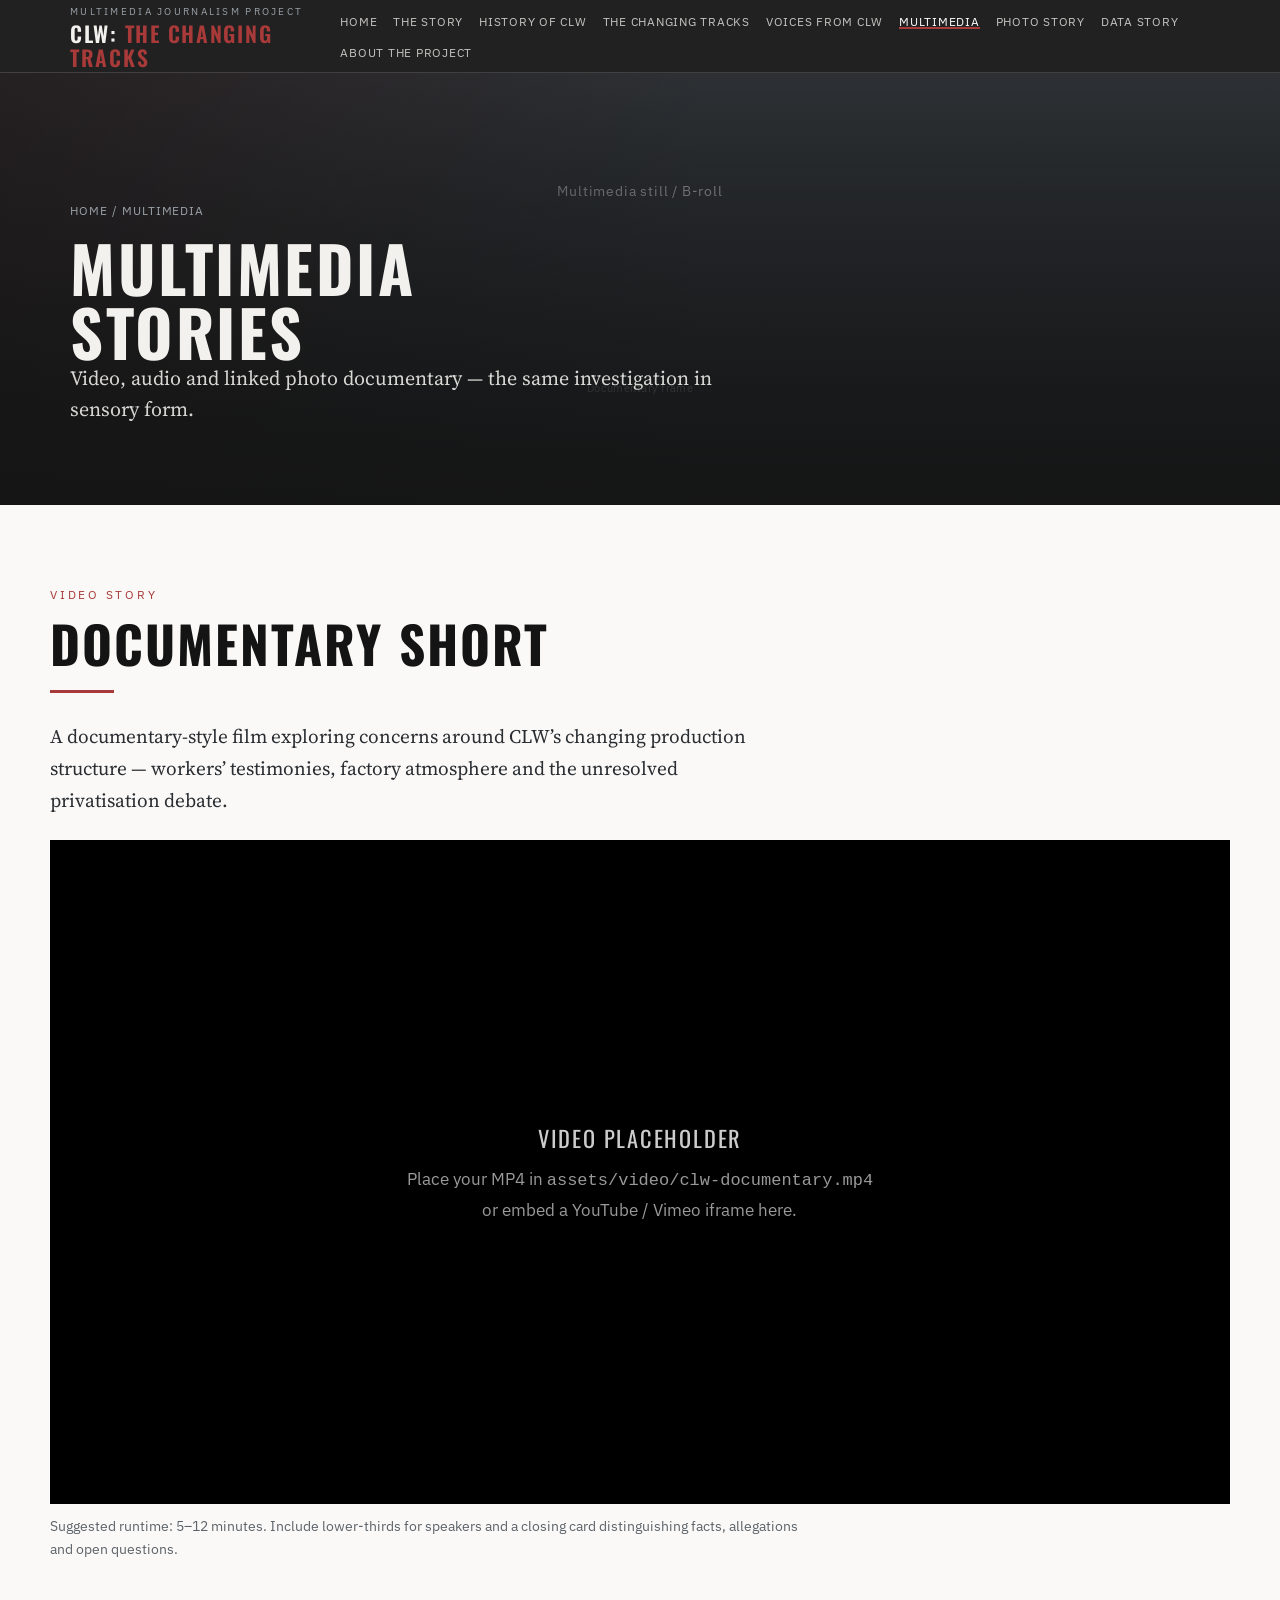
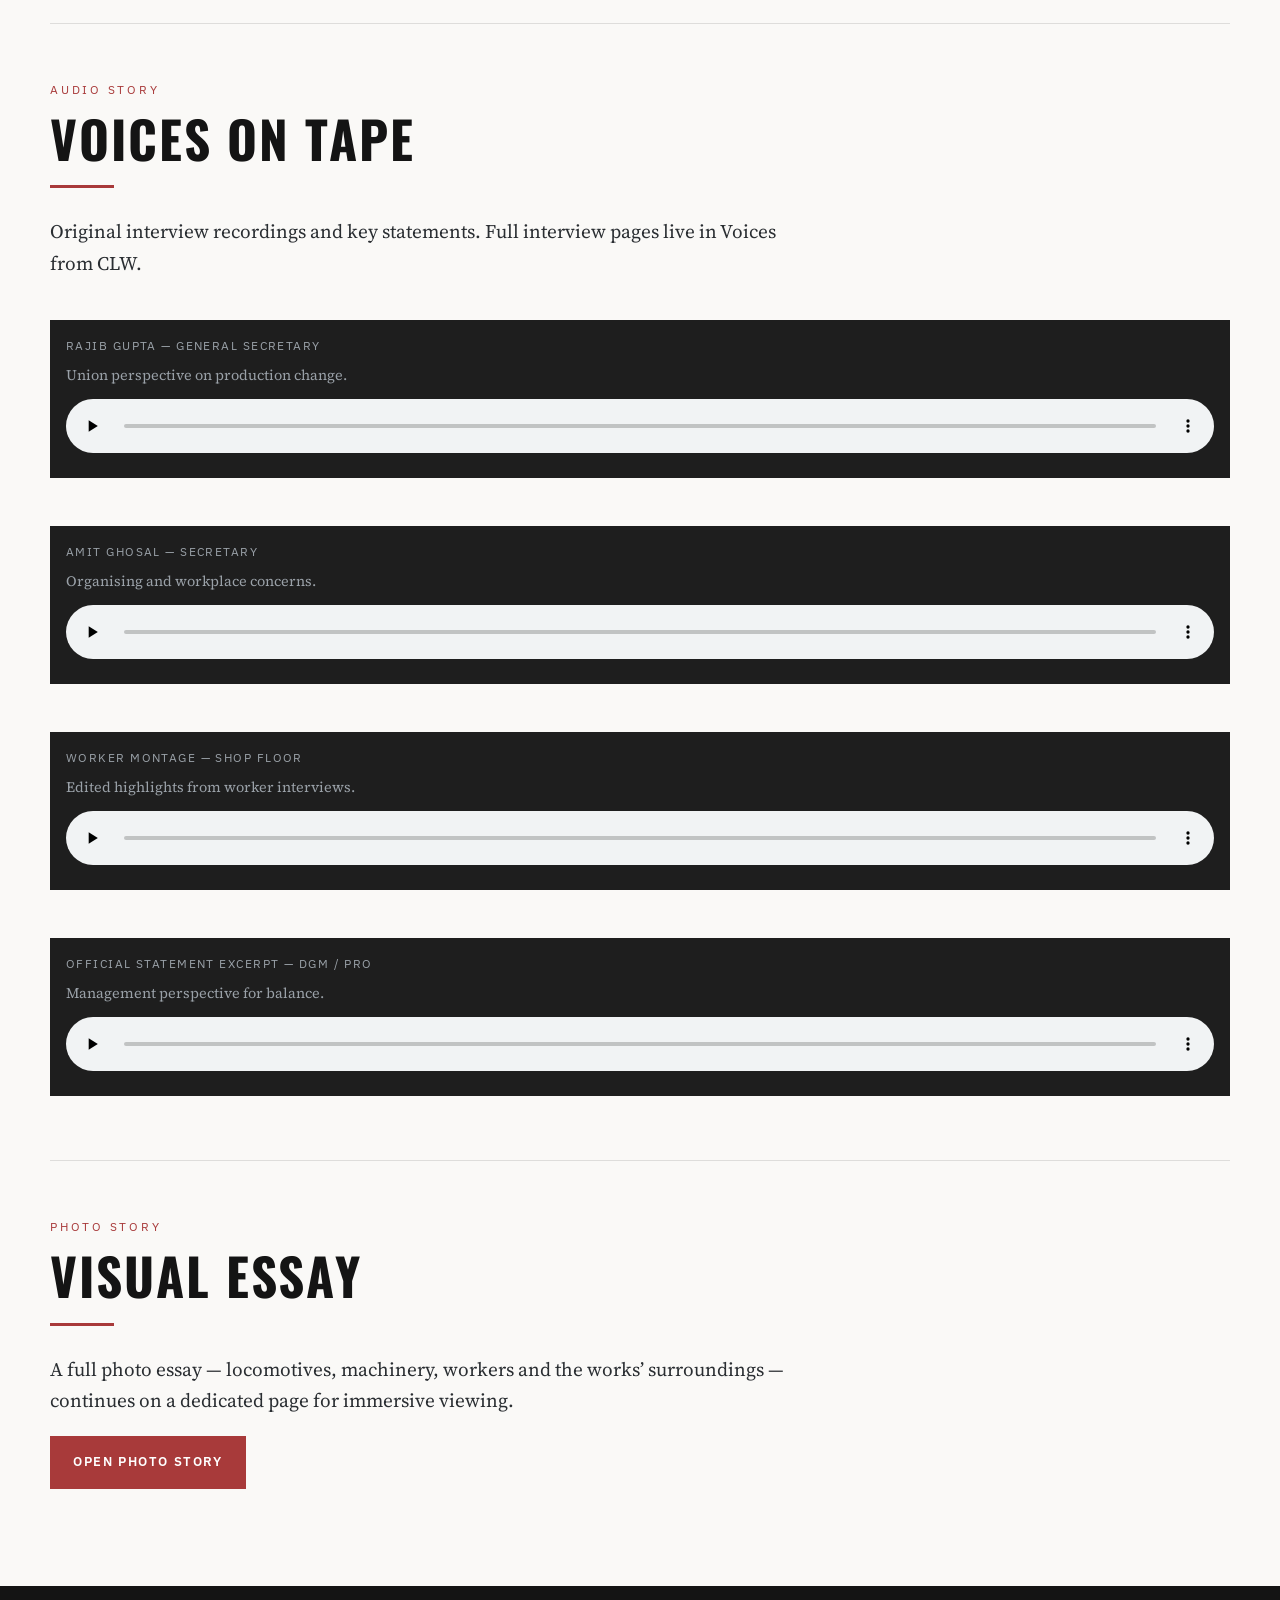
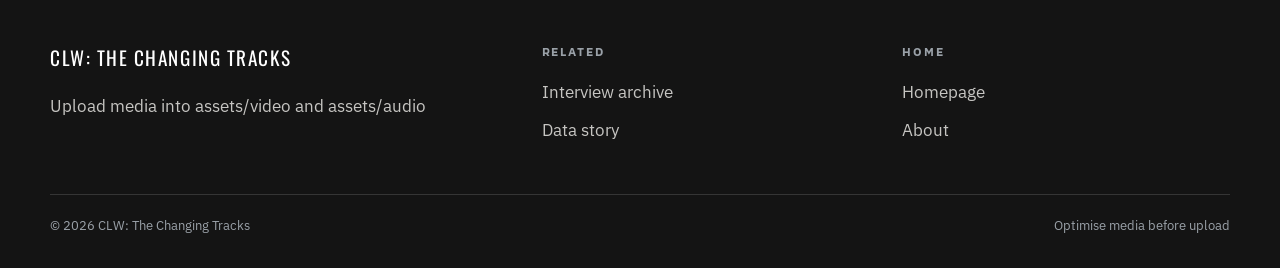
==== multimedia.html @ 457da990 "Publish CLW: The Changing Tracks static multimedia journalism site. EOF" ====
<!DOCTYPE html>
<html lang="en">
<head>
  <meta charset="UTF-8" />
  <meta name="viewport" content="width=device-width, initial-scale=1" />
  <title>Multimedia | CLW: The Changing Tracks</title>
  <meta name="description" content="Video documentary, audio interviews and multimedia storytelling on Chittaranjan Locomotive Works." />
  <link rel="preconnect" href="https://fonts.googleapis.com" />
  <link rel="preconnect" href="https://fonts.gstatic.com" crossorigin />
  <link href="https://fonts.googleapis.com/css2?family=IBM+Plex+Sans:wght@400;500;600&family=Oswald:wght@500;600&family=Source+Serif+4:ital,opsz,wght@0,8..60,400;0,8..60,600;1,8..60,400&display=swap" rel="stylesheet" />
  <link rel="stylesheet" href="assets/css/style.css" />
</head>
<body>
  <a class="skip-link" href="#main">Skip to content</a>
  <header class="site-header">
    <div class="header-inner">
      <a class="brand" href="index.html">
        <span class="brand-kicker">Multimedia Journalism Project</span>
        <span class="brand-title">CLW: <span>The Changing Tracks</span></span>
      </a>
      <button class="nav-toggle" type="button" aria-label="Open menu" aria-expanded="false" aria-controls="site-nav"><span></span><span></span><span></span></button>
      <nav class="site-nav" id="site-nav" aria-label="Primary">
        <ul>
          <li><a href="index.html">Home</a></li>
          <li><a href="the-story.html">The Story</a></li>
          <li><a href="history.html">History of CLW</a></li>
          <li><a href="changing-tracks.html">The Changing Tracks</a></li>
          <li><a href="voices.html">Voices from CLW</a></li>
          <li><a href="multimedia.html">Multimedia</a></li>
          <li><a href="photo-story.html">Photo Story</a></li>
          <li><a href="data-story.html">Data Story</a></li>
          <li><a href="about.html">About the Project</a></li>
        </ul>
      </nav>
    </div>
  </header>

  <main id="main">
    <section class="page-hero">
      <div class="hero-media" aria-hidden="true"><div class="placeholder-photo hero-ph">Multimedia still / B-roll<br /><small>Documentary frame</small></div></div>
      <div class="hero-overlay"></div>
      <div class="hero-content">
        <p class="breadcrumb"><a href="index.html">Home</a> / Multimedia</p>
        <h1>Multimedia Stories</h1>
        <p class="hero-sub">Video, audio and linked photo documentary — the same investigation in sensory form.</p>
      </div>
    </section>

    <section class="section">
      <div class="container">
        <div class="media-block reveal" id="video">
          <p class="section-kicker">Video story</p>
          <h2 class="section-title">Documentary short</h2>
          <hr class="divider" />
          <p class="lead">A documentary-style film exploring concerns around CLW’s changing production structure — workers’ testimonies, factory atmosphere and the unresolved privatisation debate.</p>
          <div class="video-shell" style="margin-top:1.5rem;">
            <div class="video-placeholder">
              <p style="font-family:Oswald,sans-serif;letter-spacing:0.08em;text-transform:uppercase;font-size:1.4rem;margin:0 0 0.5rem;">Video placeholder</p>
              <p style="margin:0;opacity:0.75;">Place your MP4 in <code>assets/video/clw-documentary.mp4</code><br />or embed a YouTube / Vimeo iframe here.</p>
            </div>
            <!-- Uncomment when file is ready:
            <video controls poster="assets/images/video-poster.jpg">
              <source src="assets/video/clw-documentary.mp4" type="video/mp4" />
            </video>
            -->
          </div>
          <p class="photo-caption">Suggested runtime: 5–12 minutes. Include lower-thirds for speakers and a closing card distinguishing facts, allegations and open questions.</p>
        </div>

        <div class="media-block reveal" id="audio">
          <p class="section-kicker">Audio story</p>
          <h2 class="section-title">Voices on tape</h2>
          <hr class="divider" />
          <p class="lead">Original interview recordings and key statements. Full interview pages live in <a href="voices.html">Voices from CLW</a>.</p>
          <div class="audio-list" style="margin-top:1.5rem;">
            <div class="audio-player">
              <div class="player-label">Rajib Gupta — General Secretary</div>
              <p style="margin:0.4rem 0 0;font-size:0.9rem;color:#9aa1a8;">Union perspective on production change.</p>
              <audio controls preload="none"><source src="assets/audio/rajib-gupta.mp3" type="audio/mpeg" /></audio>
            </div>
            <div class="audio-player">
              <div class="player-label">Amit Ghosal — Secretary</div>
              <p style="margin:0.4rem 0 0;font-size:0.9rem;color:#9aa1a8;">Organising and workplace concerns.</p>
              <audio controls preload="none"><source src="assets/audio/amit-ghosal.mp3" type="audio/mpeg" /></audio>
            </div>
            <div class="audio-player">
              <div class="player-label">Worker montage — shop floor</div>
              <p style="margin:0.4rem 0 0;font-size:0.9rem;color:#9aa1a8;">Edited highlights from worker interviews.</p>
              <audio controls preload="none"><source src="assets/audio/worker-montage.mp3" type="audio/mpeg" /></audio>
            </div>
            <div class="audio-player">
              <div class="player-label">Official statement excerpt — DGM / PRO</div>
              <p style="margin:0.4rem 0 0;font-size:0.9rem;color:#9aa1a8;">Management perspective for balance.</p>
              <audio controls preload="none"><source src="assets/audio/official-excerpt.mp3" type="audio/mpeg" /></audio>
            </div>
          </div>
        </div>

        <div class="media-block reveal" id="photo">
          <p class="section-kicker">Photo story</p>
          <h2 class="section-title">Visual essay</h2>
          <hr class="divider" />
          <p class="lead">A full photo essay — locomotives, machinery, workers and the works’ surroundings — continues on a dedicated page for immersive viewing.</p>
          <p><a class="btn" href="photo-story.html">Open Photo Story</a></p>
        </div>
      </div>
    </section>
  </main>

  <footer class="site-footer">
    <div class="footer-grid">
      <div><div class="footer-brand">CLW: The Changing Tracks</div><p>Upload media into assets/video and assets/audio</p></div>
      <div><h4>Related</h4><ul><li><a href="voices.html">Interview archive</a></li><li><a href="data-story.html">Data story</a></li></ul></div>
      <div><h4>Home</h4><ul><li><a href="index.html">Homepage</a></li><li><a href="about.html">About</a></li></ul></div>
    </div>
    <div class="footer-bottom"><span>© 2026 CLW: The Changing Tracks</span><span>Optimise media before upload</span></div>
  </footer>
  <script src="assets/js/main.js"></script>
</body>
</html>
---- assets/css/style.css ----
/* =========================================================
   CLW: THE CHANGING TRACKS
   Editorial multimedia journalism stylesheet
   ========================================================= */

:root {
  --charcoal: #141414;
  --charcoal-soft: #1e1e1e;
  --steel: #2a2e32;
  --industrial: #5c636a;
  --mist: #9aa1a8;
  --off-white: #f3f1ee;
  --paper: #faf9f7;
  --rail-red: #a83a3a;
  --rail-red-deep: #7e2a2a;
  --border: rgba(20, 20, 20, 0.12);
  --border-light: rgba(255, 255, 255, 0.14);
  --shadow: 0 18px 50px rgba(0, 0, 0, 0.18);
  --max: 1180px;
  --nav-h: 72px;
  --font-display: "Oswald", "Arial Narrow", sans-serif;
  --font-serif: "Source Serif 4", Georgia, serif;
  --font-sans: "IBM Plex Sans", "Segoe UI", sans-serif;
  --ease: cubic-bezier(0.22, 1, 0.36, 1);
}

*,
*::before,
*::after {
  box-sizing: border-box;
}

html {
  scroll-behavior: smooth;
}

body {
  margin: 0;
  color: var(--charcoal);
  background: var(--paper);
  font-family: var(--font-serif);
  font-size: 1.0625rem;
  line-height: 1.7;
  -webkit-font-smoothing: antialiased;
}

img {
  max-width: 100%;
  display: block;
  height: auto;
}

a {
  color: inherit;
  text-decoration: none;
}

button,
.btn {
  font-family: var(--font-sans);
}

.sr-only {
  position: absolute;
  width: 1px;
  height: 1px;
  padding: 0;
  margin: -1px;
  overflow: hidden;
  clip: rect(0, 0, 0, 0);
  border: 0;
}

/* ---------- Skip link ---------- */
.skip-link {
  position: absolute;
  left: 1rem;
  top: -100px;
  background: var(--rail-red);
  color: white;
  padding: 0.6rem 1rem;
  z-index: 1000;
  font-family: var(--font-sans);
}

.skip-link:focus {
  top: 1rem;
}

/* ---------- Header ---------- */
.site-header {
  position: sticky;
  top: 0;
  z-index: 100;
  background: rgba(20, 20, 20, 0.94);
  backdrop-filter: blur(10px);
  border-bottom: 1px solid var(--border-light);
  transition: background 0.3s var(--ease);
}

.site-header.is-scrolled {
  background: rgba(20, 20, 20, 0.98);
}

.header-inner {
  max-width: var(--max);
  margin: 0 auto;
  padding: 0 1.25rem;
  min-height: var(--nav-h);
  display: flex;
  align-items: center;
  justify-content: space-between;
  gap: 1rem;
}

.brand {
  display: flex;
  flex-direction: column;
  gap: 0.1rem;
  color: var(--off-white);
  min-width: 0;
}

.brand-kicker {
  font-family: var(--font-sans);
  font-size: 0.65rem;
  letter-spacing: 0.22em;
  text-transform: uppercase;
  color: var(--mist);
}

.brand-title {
  font-family: var(--font-display);
  font-weight: 600;
  font-size: clamp(1rem, 2.2vw, 1.35rem);
  letter-spacing: 0.08em;
  line-height: 1.1;
  text-transform: uppercase;
}

.brand-title span {
  color: var(--rail-red);
}

.nav-toggle {
  display: none;
  background: transparent;
  border: 1px solid var(--border-light);
  color: var(--off-white);
  width: 44px;
  height: 44px;
  cursor: pointer;
  align-items: center;
  justify-content: center;
  flex-direction: column;
  gap: 5px;
}

.nav-toggle span {
  display: block;
  width: 18px;
  height: 2px;
  background: currentColor;
  transition: 0.25s var(--ease);
}

.site-nav ul {
  list-style: none;
  margin: 0;
  padding: 0;
  display: flex;
  flex-wrap: wrap;
  gap: 0.15rem 1rem;
  align-items: center;
}

.site-nav a {
  font-family: var(--font-sans);
  font-size: 0.78rem;
  letter-spacing: 0.06em;
  text-transform: uppercase;
  color: rgba(243, 241, 238, 0.78);
  transition: color 0.2s ease;
  white-space: nowrap;
}

.site-nav a:hover,
.site-nav a[aria-current="page"] {
  color: #fff;
}

.site-nav a[aria-current="page"] {
  box-shadow: inset 0 -2px 0 var(--rail-red);
}

/* ---------- Hero ---------- */
.hero {
  position: relative;
  min-height: min(92vh, 860px);
  display: grid;
  align-items: end;
  color: var(--off-white);
  overflow: hidden;
  background: var(--charcoal);
}

.hero-media {
  position: absolute;
  inset: 0;
}

.hero-media img,
.hero-media .placeholder-photo {
  width: 100%;
  height: 100%;
  object-fit: cover;
}

.hero-overlay {
  position: absolute;
  inset: 0;
  background:
    linear-gradient(180deg, rgba(20, 20, 20, 0.35) 0%, rgba(20, 20, 20, 0.55) 40%, rgba(20, 20, 20, 0.92) 100%),
    linear-gradient(90deg, rgba(20, 20, 20, 0.55) 0%, transparent 55%);
}

.hero-content {
  position: relative;
  z-index: 2;
  max-width: var(--max);
  width: 100%;
  margin: 0 auto;
  padding: 4rem 1.25rem 4.5rem;
}

.hero-label {
  font-family: var(--font-sans);
  font-size: 0.75rem;
  letter-spacing: 0.28em;
  text-transform: uppercase;
  color: var(--mist);
  margin-bottom: 1rem;
}

.hero h1 {
  margin: 0 0 1rem;
  font-family: var(--font-display);
  font-weight: 600;
  font-size: clamp(2.6rem, 8vw, 5.4rem);
  line-height: 0.95;
  letter-spacing: 0.03em;
  text-transform: uppercase;
  max-width: 14ch;
}

.hero-sub {
  max-width: 42rem;
  font-size: clamp(1.05rem, 2vw, 1.25rem);
  line-height: 1.55;
  color: rgba(243, 241, 238, 0.88);
  margin: 0 0 2rem;
}

.btn {
  display: inline-flex;
  align-items: center;
  gap: 0.65rem;
  padding: 0.95rem 1.45rem;
  background: var(--rail-red);
  color: #fff;
  font-size: 0.82rem;
  font-weight: 600;
  letter-spacing: 0.12em;
  text-transform: uppercase;
  border: none;
  cursor: pointer;
  transition: background 0.25s ease, transform 0.25s var(--ease);
}

.btn:hover {
  background: var(--rail-red-deep);
  transform: translateY(-1px);
}

.btn-ghost {
  background: transparent;
  border: 1px solid rgba(255, 255, 255, 0.35);
}

.btn-ghost:hover {
  background: rgba(255, 255, 255, 0.08);
}

.btn-outline {
  background: transparent;
  color: var(--charcoal);
  border: 1px solid var(--charcoal);
}

.btn-outline:hover {
  background: var(--charcoal);
  color: var(--off-white);
}

/* ---------- Layout helpers ---------- */
.section {
  padding: 5rem 1.25rem;
}

.section-tight {
  padding: 3.5rem 1.25rem;
}

.container {
  max-width: var(--max);
  margin: 0 auto;
}

.section-kicker {
  font-family: var(--font-sans);
  font-size: 0.72rem;
  letter-spacing: 0.24em;
  text-transform: uppercase;
  color: var(--rail-red);
  margin: 0 0 0.75rem;
}

.section-title {
  font-family: var(--font-display);
  font-size: clamp(2rem, 4.5vw, 3.2rem);
  letter-spacing: 0.04em;
  text-transform: uppercase;
  line-height: 1.05;
  margin: 0 0 1.25rem;
}

.lead {
  font-size: 1.2rem;
  line-height: 1.65;
  color: var(--steel);
  max-width: 46rem;
}

.divider {
  width: 64px;
  height: 3px;
  background: var(--rail-red);
  margin: 1.25rem 0 1.75rem;
  border: none;
}

.muted {
  color: var(--industrial);
}

.note-box {
  background: #efece8;
  border-left: 3px solid var(--rail-red);
  padding: 1rem 1.15rem;
  font-family: var(--font-sans);
  font-size: 0.92rem;
  color: var(--steel);
  margin: 1.5rem 0;
}

.note-box strong {
  color: var(--charcoal);
}

/* ---------- Intro ---------- */
.intro-grid {
  display: grid;
  grid-template-columns: 1.2fr 0.8fr;
  gap: 3rem;
  align-items: start;
}

.intro-aside {
  background: var(--charcoal);
  color: var(--off-white);
  padding: 1.75rem;
}

.intro-aside h3 {
  font-family: var(--font-display);
  letter-spacing: 0.08em;
  text-transform: uppercase;
  font-size: 1.1rem;
  margin: 0 0 1rem;
}

.intro-aside ul {
  margin: 0;
  padding: 0;
  list-style: none;
}

.intro-aside li {
  padding: 0.75rem 0;
  border-bottom: 1px solid var(--border-light);
  font-family: var(--font-sans);
  font-size: 0.92rem;
  line-height: 1.45;
}

.intro-aside li:last-child {
  border-bottom: none;
}

/* ---------- Featured stories ---------- */
.featured {
  background: var(--off-white);
}

.story-grid {
  display: grid;
  grid-template-columns: repeat(12, 1fr);
  gap: 1.25rem;
}

.story-card {
  grid-column: span 4;
  display: flex;
  flex-direction: column;
  background: var(--paper);
  border: 1px solid var(--border);
  transition: transform 0.3s var(--ease), box-shadow 0.3s var(--ease);
  overflow: hidden;
  min-height: 100%;
}

.story-card:hover {
  transform: translateY(-4px);
  box-shadow: var(--shadow);
}

.story-card.featured-wide {
  grid-column: span 6;
}

.story-card-media {
  position: relative;
  aspect-ratio: 16 / 10;
  overflow: hidden;
  background: var(--steel);
}

.story-card-media img,
.story-card-media .placeholder-photo {
  width: 100%;
  height: 100%;
  object-fit: cover;
  transition: transform 0.6s var(--ease);
}

.story-card:hover .story-card-media img,
.story-card:hover .story-card-media .placeholder-photo {
  transform: scale(1.04);
}

.story-card-body {
  padding: 1.25rem 1.3rem 1.5rem;
  display: flex;
  flex-direction: column;
  gap: 0.65rem;
  flex: 1;
}

.story-meta {
  font-family: var(--font-sans);
  font-size: 0.7rem;
  letter-spacing: 0.14em;
  text-transform: uppercase;
  color: var(--rail-red);
}

.story-card h3 {
  margin: 0;
  font-family: var(--font-display);
  font-size: 1.35rem;
  letter-spacing: 0.03em;
  text-transform: uppercase;
  line-height: 1.15;
}

.story-card p {
  margin: 0;
  color: var(--industrial);
  font-size: 0.98rem;
  flex: 1;
}

.story-link {
  font-family: var(--font-sans);
  font-size: 0.75rem;
  letter-spacing: 0.12em;
  text-transform: uppercase;
  color: var(--charcoal);
  margin-top: 0.5rem;
}

.story-link::after {
  content: " →";
}

/* ---------- Page hero (inner) ---------- */
.page-hero {
  position: relative;
  min-height: 48vh;
  display: grid;
  align-items: end;
  color: var(--off-white);
  background: var(--charcoal);
  overflow: hidden;
}

.page-hero .hero-content {
  padding-top: 5rem;
  padding-bottom: 3rem;
}

.page-hero h1 {
  margin: 0;
  font-family: var(--font-display);
  font-size: clamp(2.2rem, 6vw, 4rem);
  letter-spacing: 0.04em;
  text-transform: uppercase;
  line-height: 1;
  max-width: 16ch;
}

.breadcrumb {
  font-family: var(--font-sans);
  font-size: 0.75rem;
  letter-spacing: 0.08em;
  text-transform: uppercase;
  color: var(--mist);
  margin-bottom: 0.85rem;
}

.breadcrumb a:hover {
  color: #fff;
}

/* ---------- Article / prose ---------- */
.article {
  max-width: 760px;
  margin: 0 auto;
}

.article-wide {
  max-width: 960px;
  margin: 0 auto;
}

.prose h2 {
  font-family: var(--font-display);
  font-size: clamp(1.5rem, 3vw, 2rem);
  letter-spacing: 0.04em;
  text-transform: uppercase;
  margin: 2.5rem 0 1rem;
  line-height: 1.15;
}

.prose h3 {
  font-family: var(--font-sans);
  font-size: 1.05rem;
  letter-spacing: 0.04em;
  margin: 2rem 0 0.75rem;
}

.prose p {
  margin: 0 0 1.2rem;
}

.prose blockquote {
  margin: 2rem 0;
  padding: 0 0 0 1.25rem;
  border-left: 3px solid var(--rail-red);
  font-size: 1.25rem;
  line-height: 1.5;
  color: var(--steel);
  font-style: italic;
}

.prose blockquote cite {
  display: block;
  margin-top: 0.75rem;
  font-family: var(--font-sans);
  font-size: 0.8rem;
  font-style: normal;
  letter-spacing: 0.08em;
  text-transform: uppercase;
  color: var(--industrial);
}

.figure {
  margin: 2rem 0;
}

.figure figcaption {
  margin-top: 0.65rem;
  font-family: var(--font-sans);
  font-size: 0.82rem;
  color: var(--industrial);
  line-height: 1.45;
}

.placeholder-photo {
  background:
    linear-gradient(135deg, rgba(168, 58, 58, 0.18), transparent 40%),
    linear-gradient(180deg, #3a4046 0%, #1f2428 100%);
  color: rgba(255, 255, 255, 0.72);
  display: grid;
  place-items: center;
  text-align: center;
  padding: 1.5rem;
  font-family: var(--font-sans);
  font-size: 0.85rem;
  letter-spacing: 0.06em;
  min-height: 220px;
}

.placeholder-photo.tall {
  min-height: 360px;
}

.placeholder-photo.hero-ph {
  min-height: 100%;
}

.placeholder-photo small {
  display: block;
  margin-top: 0.5rem;
  opacity: 0.7;
  letter-spacing: 0.04em;
}

/* ---------- Timeline ---------- */
.timeline {
  position: relative;
  margin: 2.5rem 0;
  padding-left: 1.5rem;
  border-left: 2px solid rgba(20, 20, 20, 0.15);
}

.timeline-item {
  position: relative;
  padding: 0 0 2rem 1.25rem;
}

.timeline-item::before {
  content: "";
  position: absolute;
  left: -1.7rem;
  top: 0.35rem;
  width: 10px;
  height: 10px;
  border-radius: 50%;
  background: var(--rail-red);
  box-shadow: 0 0 0 4px rgba(168, 58, 58, 0.18);
}

.timeline-year {
  font-family: var(--font-display);
  letter-spacing: 0.08em;
  text-transform: uppercase;
  color: var(--rail-red);
  margin-bottom: 0.35rem;
}

.timeline-item p {
  margin: 0;
  color: var(--steel);
}

/* ---------- Voices / interviews ---------- */
.voice-grid {
  display: grid;
  gap: 1.5rem;
}

.voice-card {
  display: grid;
  grid-template-columns: 180px 1fr;
  gap: 1.5rem;
  padding: 1.5rem;
  background: var(--paper);
  border: 1px solid var(--border);
}

.voice-photo {
  aspect-ratio: 3 / 4;
  background: var(--steel);
  overflow: hidden;
}

.voice-photo .placeholder-photo,
.voice-photo img {
  width: 100%;
  height: 100%;
  min-height: 0;
  object-fit: cover;
}

.voice-role {
  font-family: var(--font-sans);
  font-size: 0.72rem;
  letter-spacing: 0.14em;
  text-transform: uppercase;
  color: var(--rail-red);
  margin-bottom: 0.35rem;
}

.voice-card h3 {
  margin: 0 0 0.75rem;
  font-family: var(--font-display);
  letter-spacing: 0.04em;
  text-transform: uppercase;
  font-size: 1.4rem;
}

.voice-intro {
  color: var(--industrial);
  margin: 0 0 1rem;
}

.quote-pull {
  margin: 0 0 1.25rem;
  padding: 1rem 0 1rem 1rem;
  border-left: 3px solid var(--rail-red);
  font-size: 1.1rem;
  font-style: italic;
  color: var(--steel);
}

.tag {
  display: inline-block;
  font-family: var(--font-sans);
  font-size: 0.68rem;
  letter-spacing: 0.1em;
  text-transform: uppercase;
  padding: 0.3rem 0.55rem;
  border: 1px solid var(--border);
  margin-right: 0.4rem;
  margin-bottom: 0.4rem;
}

.tag-worker {
  border-color: rgba(168, 58, 58, 0.4);
  color: var(--rail-red);
}

.tag-official {
  border-color: rgba(42, 46, 50, 0.35);
  color: var(--steel);
}

.audio-player,
.video-frame {
  margin: 1rem 0;
  background: var(--charcoal-soft);
  color: var(--off-white);
  padding: 1rem;
}

.audio-player audio,
.video-frame video {
  width: 100%;
  margin-top: 0.75rem;
}

.player-label {
  font-family: var(--font-sans);
  font-size: 0.75rem;
  letter-spacing: 0.12em;
  text-transform: uppercase;
  color: var(--mist);
}

.transcript {
  margin-top: 1rem;
  border-top: 1px solid var(--border);
  padding-top: 1rem;
}

.transcript summary {
  font-family: var(--font-sans);
  font-size: 0.8rem;
  letter-spacing: 0.1em;
  text-transform: uppercase;
  cursor: pointer;
  list-style: none;
}

.transcript summary::-webkit-details-marker {
  display: none;
}

.transcript[open] summary {
  margin-bottom: 0.85rem;
  color: var(--rail-red);
}

.transcript-body {
  font-size: 0.98rem;
  color: var(--steel);
}

.contrast-panel {
  display: grid;
  grid-template-columns: 1fr 1fr;
  gap: 1.25rem;
  margin: 2.5rem 0;
}

.contrast-box {
  padding: 1.5rem;
  border: 1px solid var(--border);
}

.contrast-box.workers {
  background: #f7efef;
}

.contrast-box.officials {
  background: #eef1f3;
}

.contrast-box h3 {
  font-family: var(--font-display);
  letter-spacing: 0.06em;
  text-transform: uppercase;
  margin: 0 0 1rem;
  font-size: 1.15rem;
}

/* ---------- Multimedia ---------- */
.media-block {
  margin-bottom: 3.5rem;
  padding-bottom: 3rem;
  border-bottom: 1px solid var(--border);
}

.media-block:last-child {
  border-bottom: none;
  margin-bottom: 0;
  padding-bottom: 0;
}

.video-shell {
  position: relative;
  background: #000;
  aspect-ratio: 16 / 9;
  display: grid;
  place-items: center;
  overflow: hidden;
}

.video-shell video {
  width: 100%;
  height: 100%;
  object-fit: cover;
}

.video-placeholder {
  text-align: center;
  color: rgba(255, 255, 255, 0.8);
  font-family: var(--font-sans);
  padding: 2rem;
}

.audio-list {
  display: grid;
  gap: 1rem;
}

/* ---------- Photo story ---------- */
.photo-essay {
  display: grid;
  gap: 2.5rem;
}

.photo-essay-item.full {
  grid-column: 1 / -1;
}

.photo-mosaic {
  display: grid;
  grid-template-columns: 1.4fr 1fr;
  gap: 1.25rem;
}

.photo-mosaic .stack {
  display: grid;
  gap: 1.25rem;
}

.photo-caption {
  margin-top: 0.7rem;
  font-family: var(--font-sans);
  font-size: 0.85rem;
  color: var(--industrial);
  max-width: 48rem;
}

/* ---------- Data story ---------- */
.data-grid {
  display: grid;
  grid-template-columns: repeat(2, 1fr);
  gap: 1.25rem;
}

.chart-card {
  background: var(--paper);
  border: 1px solid var(--border);
  padding: 1.25rem;
}

.chart-card h3 {
  margin: 0 0 0.35rem;
  font-family: var(--font-display);
  letter-spacing: 0.05em;
  text-transform: uppercase;
  font-size: 1.15rem;
}

.chart-card .chart-note {
  font-family: var(--font-sans);
  font-size: 0.78rem;
  color: var(--industrial);
  margin-bottom: 1rem;
}

.chart-canvas {
  width: 100%;
  height: 260px;
  background:
    repeating-linear-gradient(
      to top,
      transparent,
      transparent 39px,
      rgba(20, 20, 20, 0.06) 40px
    );
  position: relative;
  display: flex;
  align-items: flex-end;
  gap: 0.65rem;
  padding: 1rem 0.5rem 0;
}

.bar {
  flex: 1;
  background: linear-gradient(180deg, var(--rail-red), #5c2323);
  min-height: 8%;
  position: relative;
  opacity: 0.9;
}

.bar span {
  position: absolute;
  bottom: -1.4rem;
  left: 50%;
  transform: translateX(-50%);
  font-family: var(--font-sans);
  font-size: 0.65rem;
  color: var(--industrial);
  white-space: nowrap;
}

.stat-row {
  display: grid;
  grid-template-columns: repeat(3, 1fr);
  gap: 1rem;
  margin: 2rem 0;
}

.stat {
  padding: 1.25rem;
  background: var(--charcoal);
  color: var(--off-white);
}

.stat .num {
  font-family: var(--font-display);
  font-size: 2rem;
  letter-spacing: 0.04em;
  color: #fff;
}

.stat .label {
  font-family: var(--font-sans);
  font-size: 0.78rem;
  letter-spacing: 0.08em;
  text-transform: uppercase;
  color: var(--mist);
  margin-top: 0.35rem;
}

.placeholder-badge {
  display: inline-block;
  margin-top: 0.75rem;
  font-family: var(--font-sans);
  font-size: 0.68rem;
  letter-spacing: 0.1em;
  text-transform: uppercase;
  color: var(--rail-red);
}

/* ---------- Journey / narrative strip ---------- */
.journey {
  background: var(--charcoal);
  color: var(--off-white);
}

.journey-steps {
  display: grid;
  grid-template-columns: repeat(6, 1fr);
  gap: 0.75rem;
  margin-top: 2rem;
}

.journey-step {
  padding: 1rem 0.85rem;
  border-top: 2px solid rgba(255, 255, 255, 0.15);
  transition: border-color 0.25s ease;
}

.journey-step:hover {
  border-color: var(--rail-red);
}

.journey-step .n {
  font-family: var(--font-display);
  color: var(--rail-red);
  letter-spacing: 0.08em;
  margin-bottom: 0.4rem;
}

.journey-step h3 {
  margin: 0;
  font-family: var(--font-sans);
  font-size: 0.85rem;
  font-weight: 500;
  line-height: 1.35;
}

/* ---------- About ---------- */
.method-grid {
  display: grid;
  grid-template-columns: repeat(2, 1fr);
  gap: 1.25rem;
  margin-top: 2rem;
}

.method-card {
  padding: 1.5rem;
  background: var(--off-white);
  border-top: 3px solid var(--rail-red);
}

.method-card h3 {
  margin: 0 0 0.75rem;
  font-family: var(--font-display);
  letter-spacing: 0.05em;
  text-transform: uppercase;
  font-size: 1.15rem;
}

.method-card p {
  margin: 0;
  color: var(--steel);
}

/* ---------- Footer ---------- */
.site-footer {
  background: var(--charcoal);
  color: rgba(243, 241, 238, 0.8);
  padding: 3.5rem 1.25rem 2rem;
  font-family: var(--font-sans);
}

.footer-grid {
  max-width: var(--max);
  margin: 0 auto;
  display: grid;
  grid-template-columns: 1.4fr 1fr 1fr;
  gap: 2rem;
}

.footer-brand {
  font-family: var(--font-display);
  color: #fff;
  letter-spacing: 0.08em;
  text-transform: uppercase;
  font-size: 1.2rem;
  margin-bottom: 0.75rem;
}

.footer-grid h4 {
  margin: 0 0 1rem;
  font-size: 0.75rem;
  letter-spacing: 0.16em;
  text-transform: uppercase;
  color: var(--mist);
}

.footer-grid ul {
  list-style: none;
  margin: 0;
  padding: 0;
}

.footer-grid li {
  margin-bottom: 0.55rem;
}

.footer-grid a:hover {
  color: #fff;
}

.footer-bottom {
  max-width: var(--max);
  margin: 2.5rem auto 0;
  padding-top: 1.25rem;
  border-top: 1px solid var(--border-light);
  font-size: 0.8rem;
  color: var(--mist);
  display: flex;
  justify-content: space-between;
  gap: 1rem;
  flex-wrap: wrap;
}

/* ---------- Reveal animations ---------- */
.reveal {
  opacity: 0;
  transform: translateY(24px);
  transition: opacity 0.7s var(--ease), transform 0.7s var(--ease);
}

.reveal.is-visible {
  opacity: 1;
  transform: none;
}

.reveal-delay-1 { transition-delay: 0.1s; }
.reveal-delay-2 { transition-delay: 0.2s; }
.reveal-delay-3 { transition-delay: 0.3s; }

/* ---------- Responsive ---------- */
@media (max-width: 980px) {
  .intro-grid,
  .contrast-panel,
  .photo-mosaic,
  .data-grid,
  .method-grid,
  .footer-grid {
    grid-template-columns: 1fr;
  }

  .story-card,
  .story-card.featured-wide {
    grid-column: span 6;
  }

  .journey-steps {
    grid-template-columns: repeat(3, 1fr);
  }

  .voice-card {
    grid-template-columns: 140px 1fr;
  }

  .stat-row {
    grid-template-columns: 1fr;
  }
}

@media (max-width: 760px) {
  .nav-toggle {
    display: inline-flex;
  }

  .site-nav {
    position: fixed;
    inset: var(--nav-h) 0 auto 0;
    background: rgba(20, 20, 20, 0.98);
    padding: 1rem 1.25rem 1.5rem;
    transform: translateY(-120%);
    opacity: 0;
    pointer-events: none;
    transition: 0.3s var(--ease);
    border-bottom: 1px solid var(--border-light);
  }

  .site-nav.is-open {
    transform: none;
    opacity: 1;
    pointer-events: auto;
  }

  .site-nav ul {
    flex-direction: column;
    align-items: flex-start;
    gap: 0.85rem;
  }

  .site-nav a {
    font-size: 0.9rem;
  }

  .story-card,
  .story-card.featured-wide {
    grid-column: span 12;
  }

  .voice-card {
    grid-template-columns: 1fr;
  }

  .voice-photo {
    max-width: 200px;
  }

  .journey-steps {
    grid-template-columns: 1fr 1fr;
  }

  .hero {
    min-height: 78vh;
  }
}

@media (prefers-reduced-motion: reduce) {
  html {
    scroll-behavior: auto;
  }

  .reveal {
    opacity: 1;
    transform: none;
    transition: none;
  }

  .story-card:hover,
  .btn:hover {
    transform: none;
  }
}
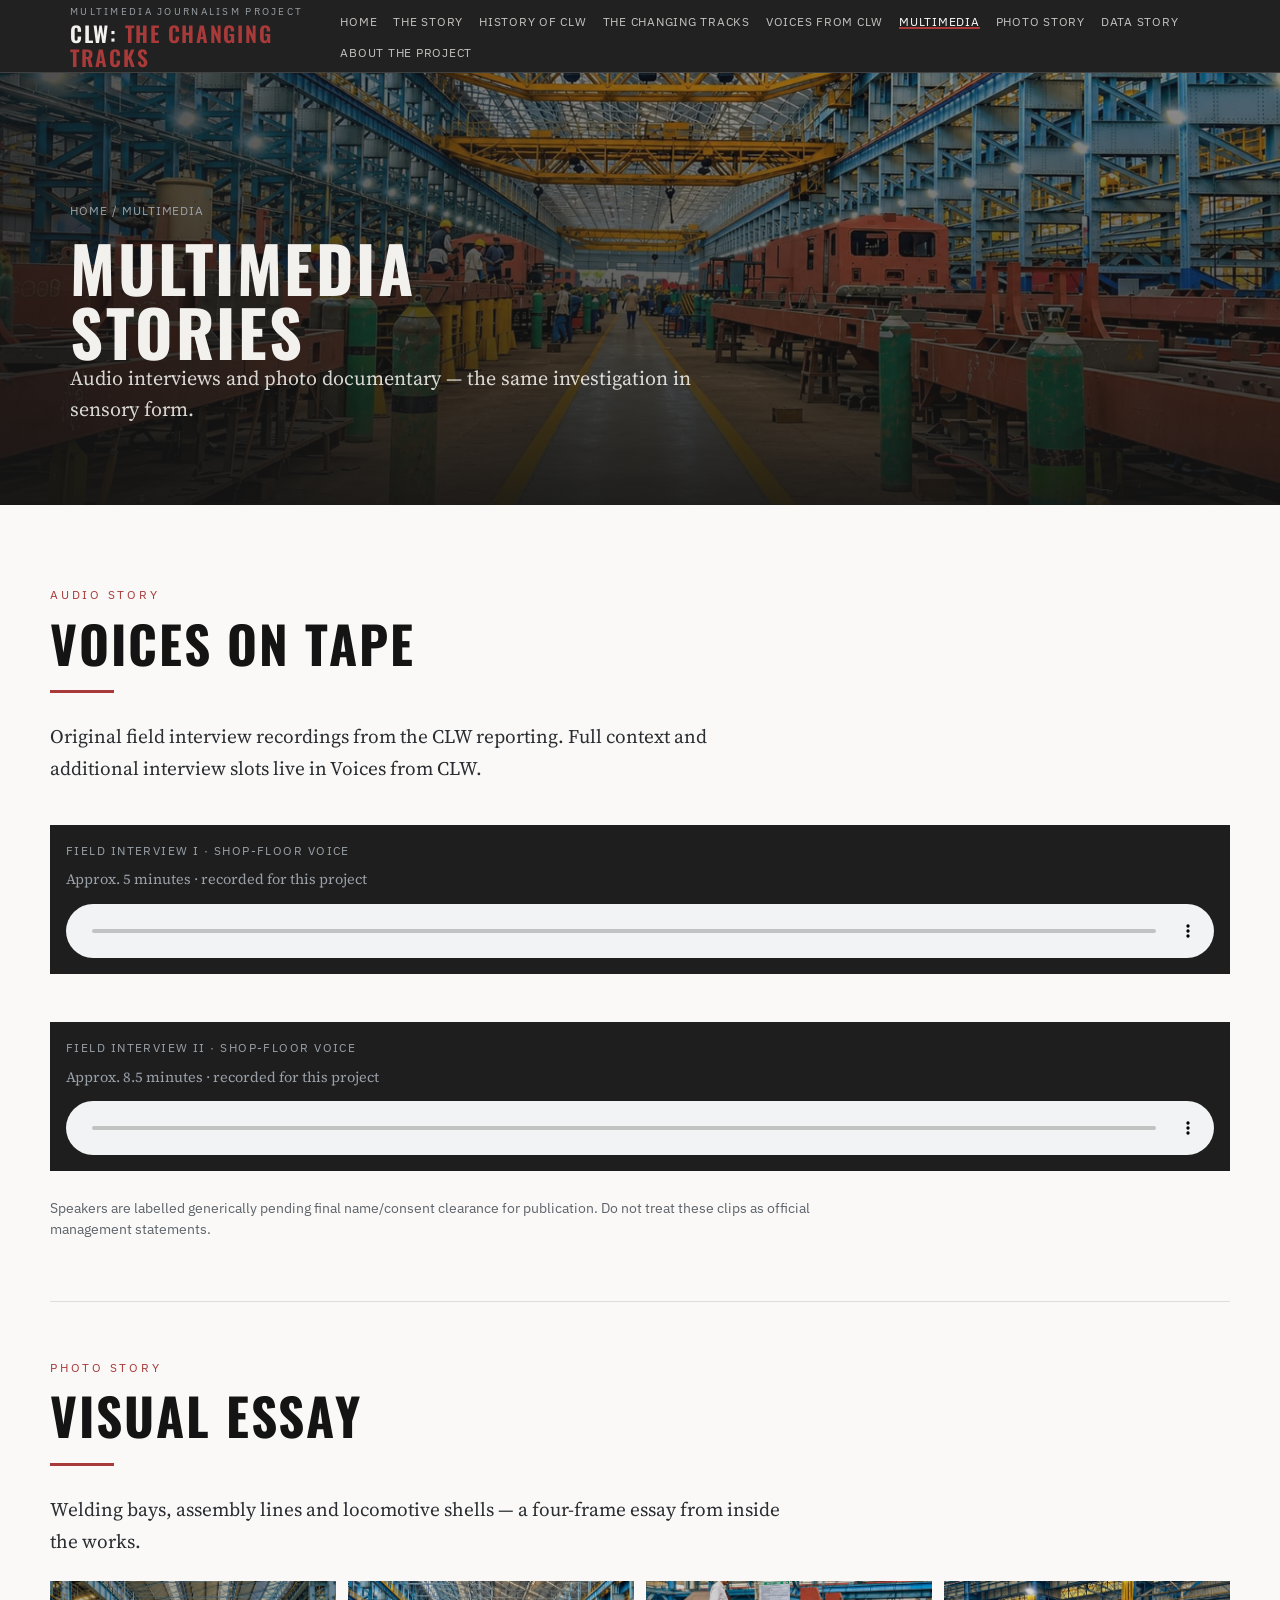
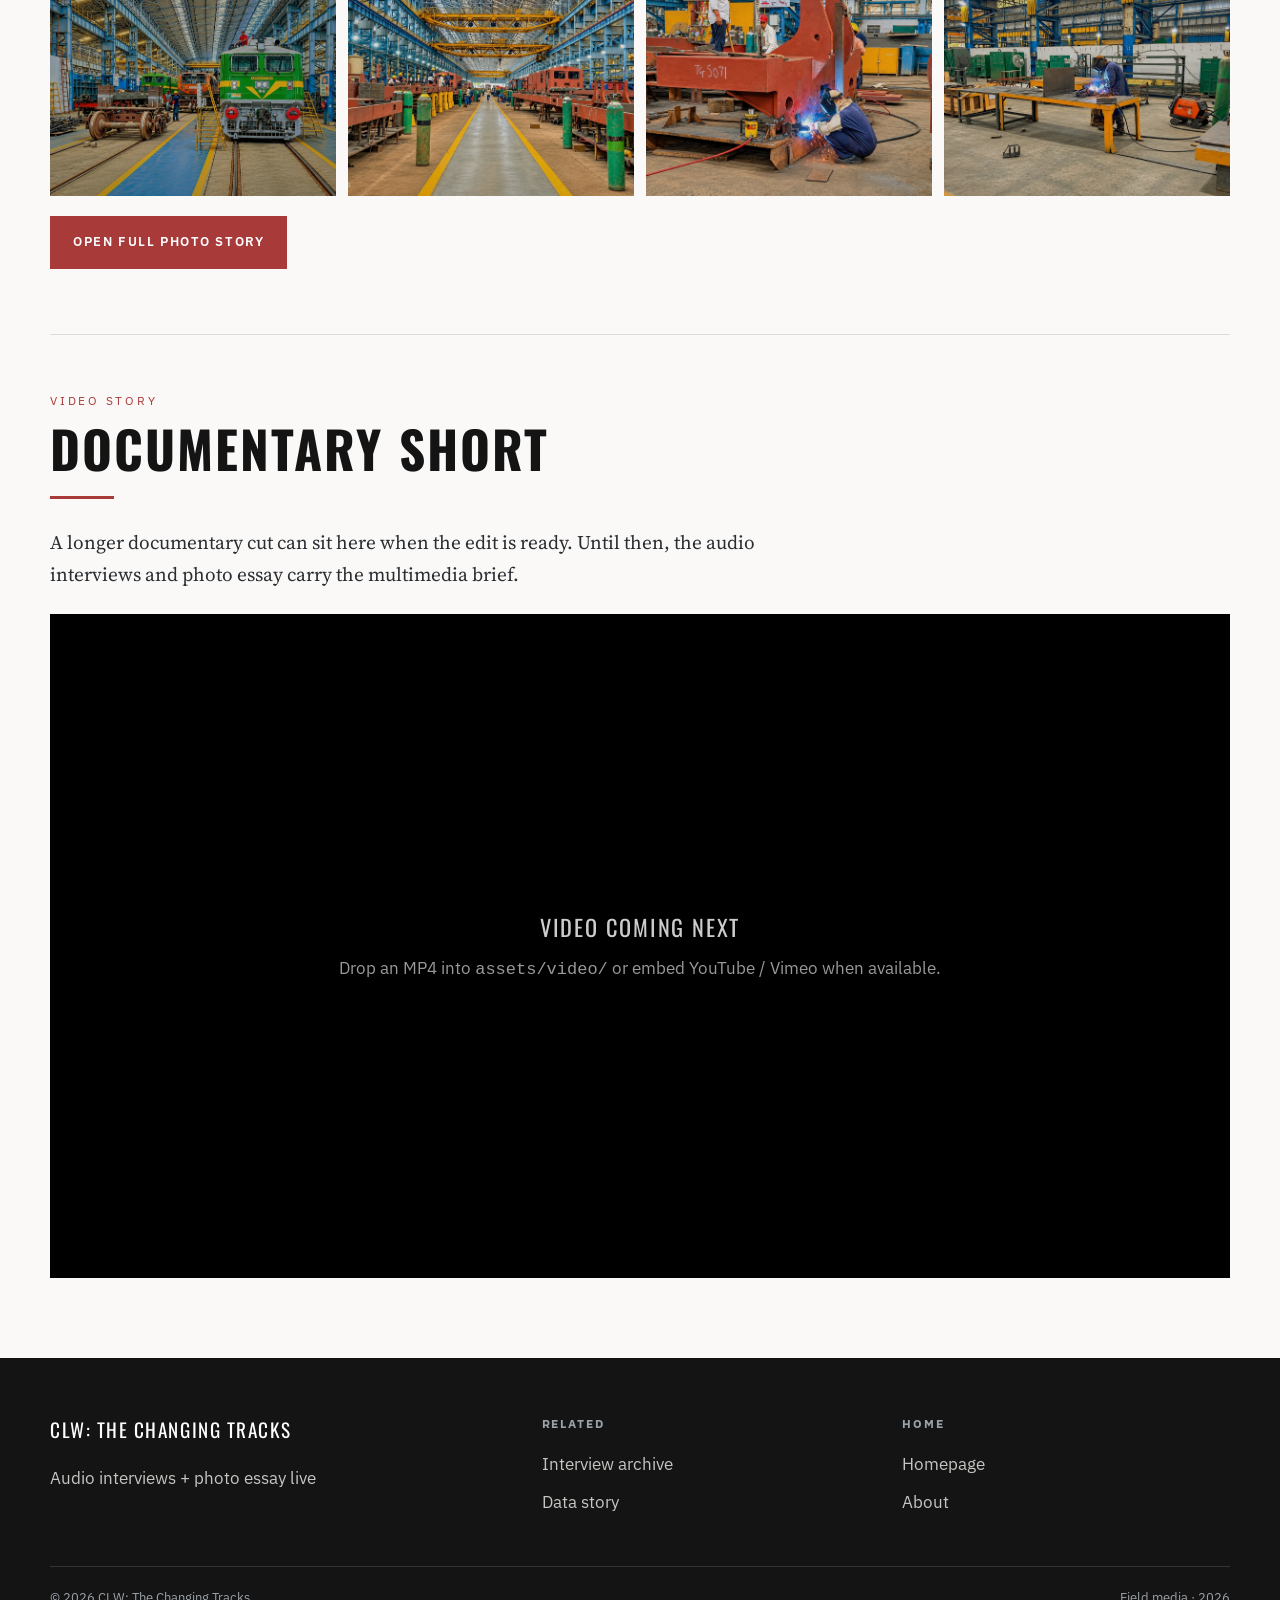
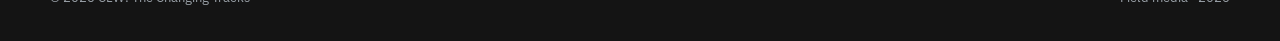
==== commit 42dfa443: "Add field photo essay and interview audio to the site. Replace placeholders on Photo Story, Voices, " ====
--- a/multimedia.html
+++ b/multimedia.html
@@ -26,7 +26,7 @@
           <li><a href="history.html">History of CLW</a></li>
           <li><a href="changing-tracks.html">The Changing Tracks</a></li>
           <li><a href="voices.html">Voices from CLW</a></li>
-          <li><a href="multimedia.html">Multimedia</a></li>
+          <li><a href="multimedia.html" aria-current="page">Multimedia</a></li>
           <li><a href="photo-story.html">Photo Story</a></li>
           <li><a href="data-story.html">Data Story</a></li>
           <li><a href="about.html">About the Project</a></li>
@@ -37,71 +37,70 @@
 
   <main id="main">
     <section class="page-hero">
-      <div class="hero-media" aria-hidden="true"><div class="placeholder-photo hero-ph">Multimedia still / B-roll<br /><small>Documentary frame</small></div></div>
+      <div class="hero-media" aria-hidden="true">
+        <img src="assets/images/photo-story/photo-04.jpeg" alt="" />
+      </div>
       <div class="hero-overlay"></div>
       <div class="hero-content">
         <p class="breadcrumb"><a href="index.html">Home</a> / Multimedia</p>
         <h1>Multimedia Stories</h1>
-        <p class="hero-sub">Video, audio and linked photo documentary — the same investigation in sensory form.</p>
+        <p class="hero-sub">Audio interviews and photo documentary — the same investigation in sensory form.</p>
       </div>
     </section>
 
     <section class="section">
       <div class="container">
-        <div class="media-block reveal" id="video">
-          <p class="section-kicker">Video story</p>
-          <h2 class="section-title">Documentary short</h2>
-          <hr class="divider" />
-          <p class="lead">A documentary-style film exploring concerns around CLW’s changing production structure — workers’ testimonies, factory atmosphere and the unresolved privatisation debate.</p>
-          <div class="video-shell" style="margin-top:1.5rem;">
-            <div class="video-placeholder">
-              <p style="font-family:Oswald,sans-serif;letter-spacing:0.08em;text-transform:uppercase;font-size:1.4rem;margin:0 0 0.5rem;">Video placeholder</p>
-              <p style="margin:0;opacity:0.75;">Place your MP4 in <code>assets/video/clw-documentary.mp4</code><br />or embed a YouTube / Vimeo iframe here.</p>
-            </div>
-            <!-- Uncomment when file is ready:
-            <video controls poster="assets/images/video-poster.jpg">
-              <source src="assets/video/clw-documentary.mp4" type="video/mp4" />
-            </video>
-            -->
-          </div>
-          <p class="photo-caption">Suggested runtime: 5–12 minutes. Include lower-thirds for speakers and a closing card distinguishing facts, allegations and open questions.</p>
-        </div>
-
         <div class="media-block reveal" id="audio">
           <p class="section-kicker">Audio story</p>
           <h2 class="section-title">Voices on tape</h2>
           <hr class="divider" />
-          <p class="lead">Original interview recordings and key statements. Full interview pages live in <a href="voices.html">Voices from CLW</a>.</p>
+          <p class="lead">Original field interview recordings from the CLW reporting. Full context and additional interview slots live in <a href="voices.html">Voices from CLW</a>.</p>
           <div class="audio-list" style="margin-top:1.5rem;">
             <div class="audio-player">
-              <div class="player-label">Rajib Gupta — General Secretary</div>
-              <p style="margin:0.4rem 0 0;font-size:0.9rem;color:#9aa1a8;">Union perspective on production change.</p>
-              <audio controls preload="none"><source src="assets/audio/rajib-gupta.mp3" type="audio/mpeg" /></audio>
+              <div class="player-label">Field interview I · shop-floor voice</div>
+              <p style="margin:0.4rem 0 0;font-size:0.9rem;color:#9aa1a8;">Approx. 5 minutes · recorded for this project</p>
+              <audio controls preload="metadata">
+                <source src="assets/audio/interview-01.mp4" type="audio/mp4" />
+                Your browser does not support audio playback.
+              </audio>
             </div>
             <div class="audio-player">
-              <div class="player-label">Amit Ghosal — Secretary</div>
-              <p style="margin:0.4rem 0 0;font-size:0.9rem;color:#9aa1a8;">Organising and workplace concerns.</p>
-              <audio controls preload="none"><source src="assets/audio/amit-ghosal.mp3" type="audio/mpeg" /></audio>
-            </div>
-            <div class="audio-player">
-              <div class="player-label">Worker montage — shop floor</div>
-              <p style="margin:0.4rem 0 0;font-size:0.9rem;color:#9aa1a8;">Edited highlights from worker interviews.</p>
-              <audio controls preload="none"><source src="assets/audio/worker-montage.mp3" type="audio/mpeg" /></audio>
-            </div>
-            <div class="audio-player">
-              <div class="player-label">Official statement excerpt — DGM / PRO</div>
-              <p style="margin:0.4rem 0 0;font-size:0.9rem;color:#9aa1a8;">Management perspective for balance.</p>
-              <audio controls preload="none"><source src="assets/audio/official-excerpt.mp3" type="audio/mpeg" /></audio>
+              <div class="player-label">Field interview II · shop-floor voice</div>
+              <p style="margin:0.4rem 0 0;font-size:0.9rem;color:#9aa1a8;">Approx. 8.5 minutes · recorded for this project</p>
+              <audio controls preload="metadata">
+                <source src="assets/audio/interview-02.mp4" type="audio/mp4" />
+                Your browser does not support audio playback.
+              </audio>
             </div>
           </div>
+          <p class="photo-caption">Speakers are labelled generically pending final name/consent clearance for publication. Do not treat these clips as official management statements.</p>
         </div>
 
         <div class="media-block reveal" id="photo">
           <p class="section-kicker">Photo story</p>
           <h2 class="section-title">Visual essay</h2>
           <hr class="divider" />
-          <p class="lead">A full photo essay — locomotives, machinery, workers and the works’ surroundings — continues on a dedicated page for immersive viewing.</p>
-          <p><a class="btn" href="photo-story.html">Open Photo Story</a></p>
+          <p class="lead">Welding bays, assembly lines and locomotive shells — a four-frame essay from inside the works.</p>
+          <div class="photo-preview-strip">
+            <a href="photo-story.html"><img src="assets/images/photo-story/photo-03.jpeg" alt="Locomotive on the assembly line" loading="lazy" /></a>
+            <a href="photo-story.html"><img src="assets/images/photo-story/photo-04.jpeg" alt="Workshop bay with overhead cranes" loading="lazy" /></a>
+            <a href="photo-story.html"><img src="assets/images/photo-story/photo-01.jpeg" alt="Welder working on steel component" loading="lazy" /></a>
+            <a href="photo-story.html"><img src="assets/images/photo-story/photo-02.jpeg" alt="Welder at workshop bench" loading="lazy" /></a>
+          </div>
+          <p><a class="btn" href="photo-story.html">Open full Photo Story</a></p>
+        </div>
+
+        <div class="media-block reveal" id="video">
+          <p class="section-kicker">Video story</p>
+          <h2 class="section-title">Documentary short</h2>
+          <hr class="divider" />
+          <p class="lead">A longer documentary cut can sit here when the edit is ready. Until then, the audio interviews and photo essay carry the multimedia brief.</p>
+          <div class="video-shell" style="margin-top:1.5rem;">
+            <div class="video-placeholder">
+              <p style="font-family:Oswald,sans-serif;letter-spacing:0.08em;text-transform:uppercase;font-size:1.4rem;margin:0 0 0.5rem;">Video coming next</p>
+              <p style="margin:0;opacity:0.75;">Drop an MP4 into <code>assets/video/</code> or embed YouTube / Vimeo when available.</p>
+            </div>
+          </div>
         </div>
       </div>
     </section>
@@ -109,11 +108,11 @@
 
   <footer class="site-footer">
     <div class="footer-grid">
-      <div><div class="footer-brand">CLW: The Changing Tracks</div><p>Upload media into assets/video and assets/audio</p></div>
+      <div><div class="footer-brand">CLW: The Changing Tracks</div><p>Audio interviews + photo essay live</p></div>
       <div><h4>Related</h4><ul><li><a href="voices.html">Interview archive</a></li><li><a href="data-story.html">Data story</a></li></ul></div>
       <div><h4>Home</h4><ul><li><a href="index.html">Homepage</a></li><li><a href="about.html">About</a></li></ul></div>
     </div>
-    <div class="footer-bottom"><span>© 2026 CLW: The Changing Tracks</span><span>Optimise media before upload</span></div>
+    <div class="footer-bottom"><span>© 2026 CLW: The Changing Tracks</span><span>Field media · 2026</span></div>
   </footer>
   <script src="assets/js/main.js"></script>
 </body>
--- a/assets/css/style.css
+++ b/assets/css/style.css
@@ -765,9 +765,16 @@
 }
 
 .audio-player audio,
+.audio-player video.audio-only,
 .video-frame video {
   width: 100%;
   margin-top: 0.75rem;
+  display: block;
+}
+
+.audio-player video.audio-only {
+  height: 48px;
+  background: transparent;
 }
 
 .player-label {
@@ -885,15 +892,41 @@
   grid-column: 1 / -1;
 }
 
+.photo-frame {
+  overflow: hidden;
+  background: var(--charcoal);
+}
+
+.photo-frame img {
+  width: 100%;
+  height: 100%;
+  display: block;
+  object-fit: cover;
+}
+
+.photo-frame.landscape {
+  aspect-ratio: 16 / 9;
+}
+
+.photo-frame.tall {
+  aspect-ratio: 4 / 5;
+  min-height: 320px;
+}
+
 .photo-mosaic {
   display: grid;
-  grid-template-columns: 1.4fr 1fr;
+  grid-template-columns: 1fr 1fr;
   gap: 1.25rem;
+  align-items: start;
 }
 
 .photo-mosaic .stack {
   display: grid;
   gap: 1.25rem;
+}
+
+.photo-mosaic figure {
+  margin: 0;
 }
 
 .photo-caption {
@@ -902,6 +935,32 @@
   font-size: 0.85rem;
   color: var(--industrial);
   max-width: 48rem;
+  line-height: 1.5;
+}
+
+.photo-preview-strip {
+  display: grid;
+  grid-template-columns: repeat(4, 1fr);
+  gap: 0.75rem;
+  margin: 1.5rem 0 1.25rem;
+}
+
+.photo-preview-strip a {
+  display: block;
+  overflow: hidden;
+  aspect-ratio: 4 / 3;
+  background: var(--steel);
+}
+
+.photo-preview-strip img {
+  width: 100%;
+  height: 100%;
+  object-fit: cover;
+  transition: transform 0.5s var(--ease);
+}
+
+.photo-preview-strip a:hover img {
+  transform: scale(1.04);
 }
 
 /* ---------- Data story ---------- */
@@ -1159,6 +1218,10 @@
     grid-template-columns: 1fr;
   }
 
+  .photo-preview-strip {
+    grid-template-columns: repeat(2, 1fr);
+  }
+
   .story-card,
   .story-card.featured-wide {
     grid-column: span 6;
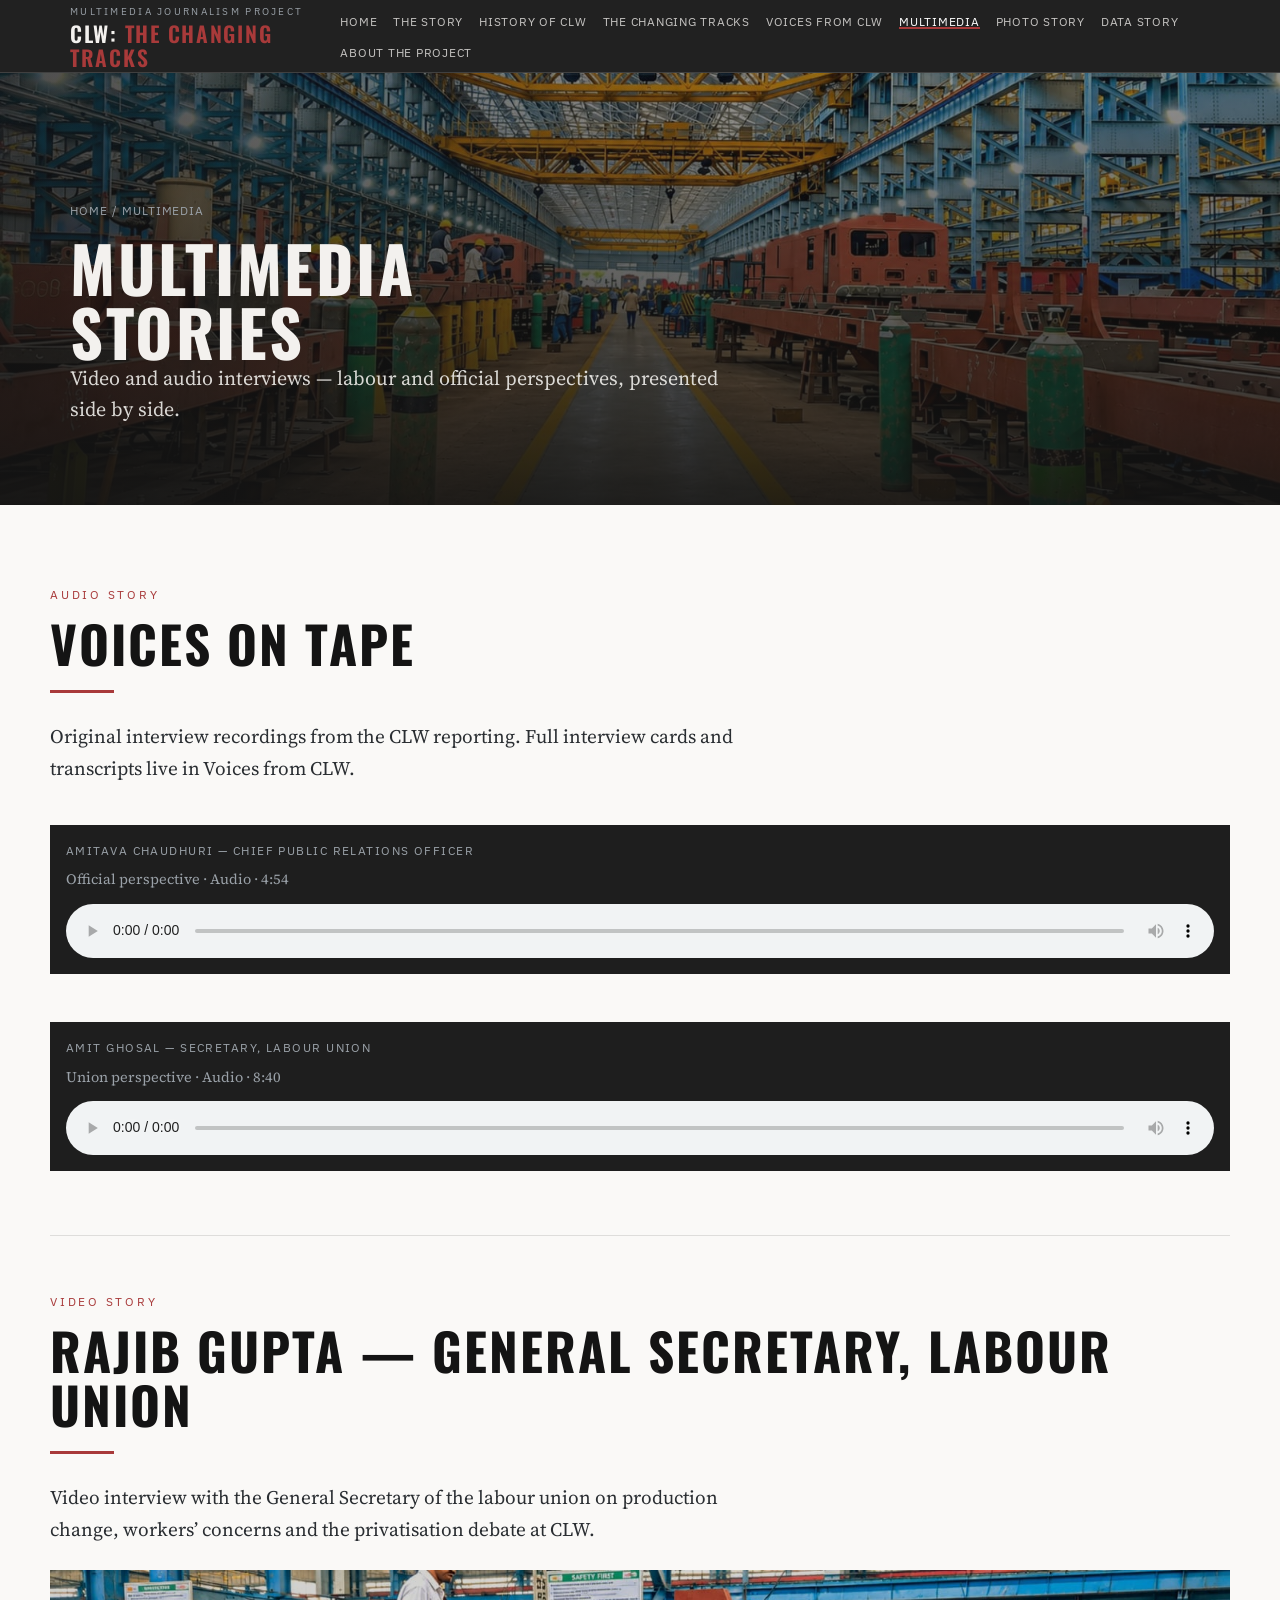
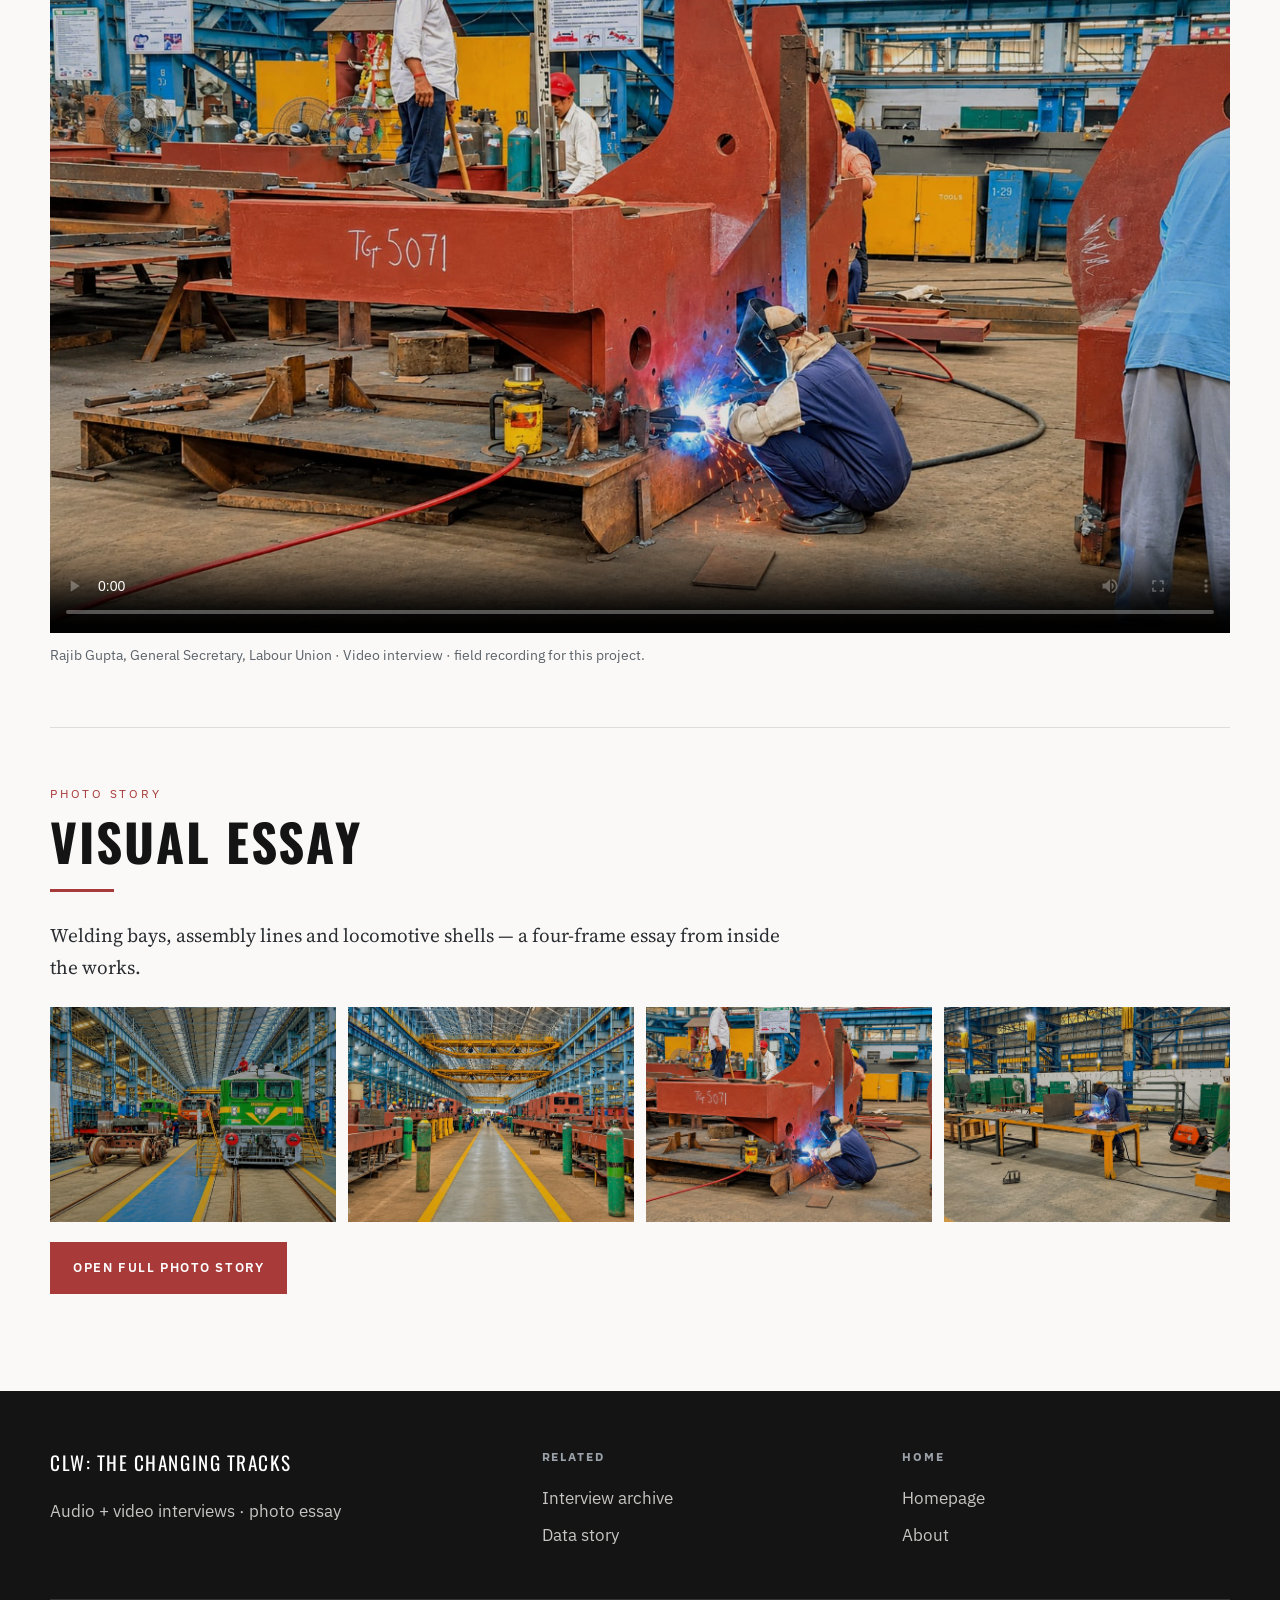
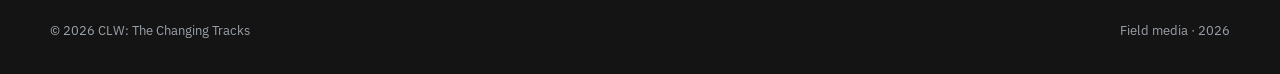
==== commit 02ce5c05: "Label interviews and publish Rajib Gupta video. Attribute audio to Amitava Chaudhuri (PRO) and Amit " ====
--- a/multimedia.html
+++ b/multimedia.html
@@ -44,7 +44,7 @@
       <div class="hero-content">
         <p class="breadcrumb"><a href="index.html">Home</a> / Multimedia</p>
         <h1>Multimedia Stories</h1>
-        <p class="hero-sub">Audio interviews and photo documentary — the same investigation in sensory form.</p>
+        <p class="hero-sub">Video and audio interviews — labour and official perspectives, presented side by side.</p>
       </div>
     </section>
 
@@ -54,26 +54,39 @@
           <p class="section-kicker">Audio story</p>
           <h2 class="section-title">Voices on tape</h2>
           <hr class="divider" />
-          <p class="lead">Original field interview recordings from the CLW reporting. Full context and additional interview slots live in <a href="voices.html">Voices from CLW</a>.</p>
+          <p class="lead">Original interview recordings from the CLW reporting. Full interview cards and transcripts live in <a href="voices.html">Voices from CLW</a>.</p>
           <div class="audio-list" style="margin-top:1.5rem;">
             <div class="audio-player">
-              <div class="player-label">Field interview I · shop-floor voice</div>
-              <p style="margin:0.4rem 0 0;font-size:0.9rem;color:#9aa1a8;">Approx. 5 minutes · recorded for this project</p>
+              <div class="player-label">Amitava Chaudhuri — Chief Public Relations Officer</div>
+              <p style="margin:0.4rem 0 0;font-size:0.9rem;color:#9aa1a8;">Official perspective · Audio · 4:54</p>
               <audio controls preload="metadata">
-                <source src="assets/audio/interview-01.mp4" type="audio/mp4" />
+                <source src="assets/audio/amitava-chaudhuri.mp4" type="audio/mp4" />
                 Your browser does not support audio playback.
               </audio>
             </div>
             <div class="audio-player">
-              <div class="player-label">Field interview II · shop-floor voice</div>
-              <p style="margin:0.4rem 0 0;font-size:0.9rem;color:#9aa1a8;">Approx. 8.5 minutes · recorded for this project</p>
+              <div class="player-label">Amit Ghosal — Secretary, Labour Union</div>
+              <p style="margin:0.4rem 0 0;font-size:0.9rem;color:#9aa1a8;">Union perspective · Audio · 8:40</p>
               <audio controls preload="metadata">
-                <source src="assets/audio/interview-02.mp4" type="audio/mp4" />
+                <source src="assets/audio/amit-ghosal.mp4" type="audio/mp4" />
                 Your browser does not support audio playback.
               </audio>
             </div>
           </div>
-          <p class="photo-caption">Speakers are labelled generically pending final name/consent clearance for publication. Do not treat these clips as official management statements.</p>
+        </div>
+
+        <div class="media-block reveal" id="video">
+          <p class="section-kicker">Video story</p>
+          <h2 class="section-title">Rajib Gupta — General Secretary, Labour Union</h2>
+          <hr class="divider" />
+          <p class="lead">Video interview with the General Secretary of the labour union on production change, workers’ concerns and the privatisation debate at CLW.</p>
+          <div class="video-shell has-video" style="margin-top:1.5rem;">
+            <video controls preload="metadata" playsinline poster="assets/images/photo-story/photo-01.jpeg">
+              <source src="assets/video/rajib-gupta.mp4" type="video/mp4" />
+              Your browser does not support video playback.
+            </video>
+          </div>
+          <p class="photo-caption">Rajib Gupta, General Secretary, Labour Union · Video interview · field recording for this project.</p>
         </div>
 
         <div class="media-block reveal" id="photo">
@@ -89,26 +102,13 @@
           </div>
           <p><a class="btn" href="photo-story.html">Open full Photo Story</a></p>
         </div>
-
-        <div class="media-block reveal" id="video">
-          <p class="section-kicker">Video story</p>
-          <h2 class="section-title">Documentary short</h2>
-          <hr class="divider" />
-          <p class="lead">A longer documentary cut can sit here when the edit is ready. Until then, the audio interviews and photo essay carry the multimedia brief.</p>
-          <div class="video-shell" style="margin-top:1.5rem;">
-            <div class="video-placeholder">
-              <p style="font-family:Oswald,sans-serif;letter-spacing:0.08em;text-transform:uppercase;font-size:1.4rem;margin:0 0 0.5rem;">Video coming next</p>
-              <p style="margin:0;opacity:0.75;">Drop an MP4 into <code>assets/video/</code> or embed YouTube / Vimeo when available.</p>
-            </div>
-          </div>
-        </div>
       </div>
     </section>
   </main>
 
   <footer class="site-footer">
     <div class="footer-grid">
-      <div><div class="footer-brand">CLW: The Changing Tracks</div><p>Audio interviews + photo essay live</p></div>
+      <div><div class="footer-brand">CLW: The Changing Tracks</div><p>Audio + video interviews · photo essay</p></div>
       <div><h4>Related</h4><ul><li><a href="voices.html">Interview archive</a></li><li><a href="data-story.html">Data story</a></li></ul></div>
       <div><h4>Home</h4><ul><li><a href="index.html">Homepage</a></li><li><a href="about.html">About</a></li></ul></div>
     </div>
--- a/assets/css/style.css
+++ b/assets/css/style.css
@@ -870,6 +870,16 @@
   object-fit: cover;
 }
 
+.video-shell.has-video video {
+  object-fit: contain;
+  background: #000;
+}
+
+.voice-video {
+  margin: 1rem 0 0.35rem;
+  aspect-ratio: 16 / 9;
+}
+
 .video-placeholder {
   text-align: center;
   color: rgba(255, 255, 255, 0.8);
